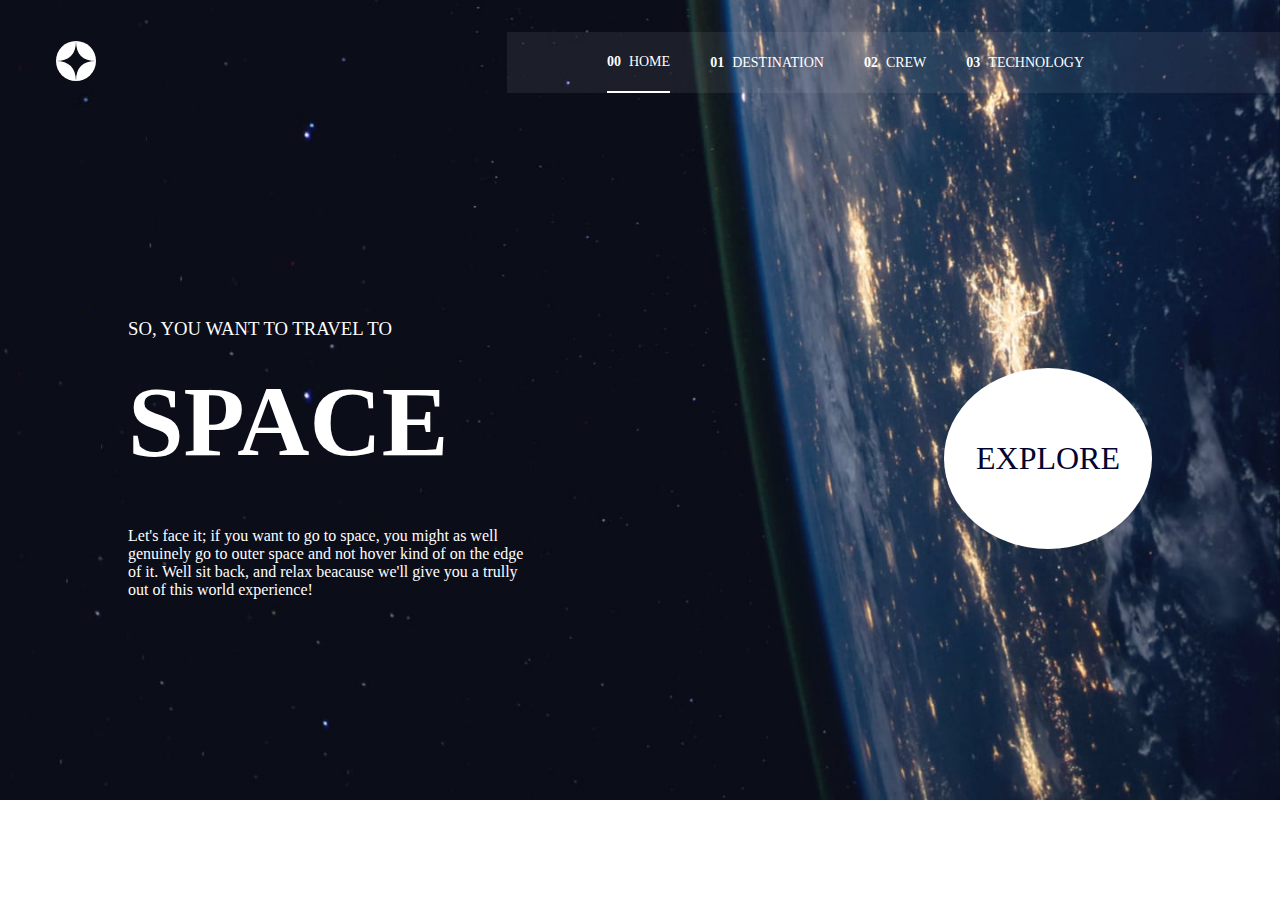
==== index.html @ e96bddcc "space commit" ====
<!DOCTYPE html>
<html lang="en">
<head>
  <meta charset="UTF-8">
  <meta name="viewport" content="width=device-width, initial-scale=1.0">

  <link rel="icon" type="image/png" sizes="32x32" href="./assets/favicon-32x32.png">
  <link rel="stylesheet" href="./starter-code/space/style.css">
  
  <title>Frontend Mentor | Space tourism website</title>
</head>
<body>

  <main class="main">
    <!-- <img src="./assets/home/background-home-desktop.jpg" alt="" class="bg"> -->

    <!-- MY HEADER -->
    <header class="header">
      <!-- LOGO -->
      <div class="logo-container">
        <img src="./starter-code/assets/shared/logo.svg" alt="" class="logo">
      </div>

      <!-- Nav Menu -->
        <div class="nav-menu" id="nav-menu">
          <!-- <div class="nav-blur" ></div> -->
          <hr class="header-line">
          <ul class="nav-list">
            <li>
              <a href="./index.html">
                <h3>00</h3>
              <span>home</span>
              </a>
            </li>

            <li>
              <a href="./starter-code/destination-moon.html">
                <h3>01</h3>
              <span>destination</span>
              </a>
            </li>

            <li>
              <a href="./starter-code/crew-commander.html">
                <h3>02</h3>
              <span>crew</span>
              </a>
            </li>

            <li>
              <a href="./starter-code/technology-vehicle.html">
                <h3>03</h3>
              <span>technology</span>
              </a>
            </li>
          </ul>

          <img src="./starter-code/assets/shared/icon-close.svg" alt="" class="close">
        </div>
      

      <img src="./starter-code/assets/shared/icon-hamburger.svg" alt="" class="hamburger">
    </header>

    <section class="section section-flex">
      
      <div class="section-text">
        <h3 class="section-text-subtitle">So, you want to travel to</h3>
        <h1 class="section-text-title">space</h1>

        <p class="section-text-content">
          Let's face it; if you want to go to space, you might as well
          genuinely go to outer space and not hover kind of on the 
          edge of it. Well sit back, and relax beacause we'll give you 
          a trully out of this world experience!
        </p>
      </div>

      <div class="section-img">
        <h1 class="explore">
          Explore
        </h1>
      </div>
    </section>


  </main>

  <script src="./starter-code/space/app.js"></script>

</body>
</html>
---- starter-code/space/style.css ----
/* @import url('https://fonts.googleapis.com/css2?family=Gentium+Plus&display=swap'); */

*{
    box-sizing: border-box;
    margin: 0;
    padding: 0;
}

body{
    background-image: url(../assets/home/background-home-desktop.jpg);
    background-repeat: no-repeat;
    background-size: cover;
    color: white;
    /* font-family: 'Gentium Plus', serif; */
}

img{
    max-width: 100%;
    overflow: hidden;
    cursor: pointer;
}

a{
    text-decoration: none;
    color: white;
}

ul{
    list-style: none;
    cursor: pointer;
}

.logo-container{
    padding: .5rem;
    border-radius: 50%;
    width: 3.5rem;
}

.header{
    display: flex;
    justify-content: space-between;
    align-items: center;
    margin: 2rem 0 0 3rem;
}

.hamburger, .close{
    display: none;
}

.header-line{
    position: absolute;
    top: 1.75rem;
    left: -28rem;
    opacity: .1;
    width: 60%;
    height: 1px;
}

.nav-menu{
    position: relative;
    background-color: rgba(255, 255, 255, 0.07);
    filter: blur(10)
}

.nav-blur{
    display: none;
}

.nav-list{
    display: flex;
    justify-content: center;
    align-items: center;
    padding-right: 11rem;
    padding-left: 5rem;
}

.nav-list li a{
    display: flex;
    column-gap: .5rem;
    padding: 1.35rem 0;
    margin: 0 1.25rem;
    color: white;
    text-transform: uppercase;
}

.nav-list li a h3{
    font-size: 14px;
}

.nav-list li a span{
    font-size: 14px;
}

.nav-list li a:hover, .nav-list li a:active{
    border-bottom: 2px solid white;
    transition: .3s ease-out;
}

.section-flex{
    display: flex;
    justify-content: space-between;
    align-items: center;
    width: 80%;
    margin: auto;
    margin-top: 25vh;
}

.section-text{
    width: 40%;
}

.section-text-subtitle{
    text-transform: uppercase;
    margin-bottom: 1.5rem;
    font-weight: 100;
}

.section-text-title{
    margin-bottom: 3rem;
    text-transform: uppercase;
    font-size: 100px;
}

.explore{
    cursor: pointer;
    padding: 4.5rem 2rem;
    background-color: white;
    color: rgb(3, 3, 47);
    border-radius: 50%;
    font-weight: 100;
    text-transform: uppercase;
}

/* -----------------Dstination Css------------------------------- */

.mars-container{
    width: 70%;
    margin: auto;
    margin-top: 4rem;
}

.mars-header{
    display: flex;
    column-gap: .5rem;
    align-items: center;
}

.mars-header span{
    font-size: 20px;
    opacity: .4;
}

.mars-header h1{
    font-size: 20px;
}

.mars-flex{
    display: flex;
    justify-content: space-between;
    align-items: center;
    margin-top: 4rem;
}

.mars-img{
    width: 350px;
    height: 350px;
    margin-left: 4rem;
}

.mars-content{
    width: 40%;
}

.mars-list{
    display: flex;
    column-gap: 1rem;
    align-items: center;
}

.mars-list a{
    text-transform: uppercase;
    padding: 0 0 .5rem;
}

.mars-list a:hover, .mars-list a:active{
    border-bottom: 2px solid white;

}

.mars-content-header{
    font-size: 75px;
    text-transform: uppercase;
    letter-spacing: 5px;
    margin-top: 3rem;
    margin-bottom: 1.5rem;
}

.mars-content-text{
    line-height: 25px;
    margin-bottom: 2.5rem;
}

.moon-hr{
    opacity: .2;
}

.info-flex{
    margin-top: 1.5rem;
    display: flex;
    justify-content: space-between;
    align-items: center;
    text-transform: uppercase;
}

.distance, .time{
    display: flex;
    justify-content: space-between;
    flex-direction: column;
    align-items: flex-start;
}

.distance h3, .time h3{
    font-size: 10px;
}

.distance h1, .time h1{
    margin-top: .5rem;
    font-size: 20px;
}

.time{
    margin-right: 4rem;
}

/* ---------------- Crew Css ------------------ */
.nav-list li:first-child a{
    border-bottom: 2px solid white;
}

.crew-container{
    width: 70%;
    margin: auto;
    margin-top: 4rem;
}

.crew-header{
    display: flex;
    column-gap: .5rem;
    align-items: center;
}

.crew-header span{
    font-size: 20px;
    opacity: .4;
}

.crew-header h1{
    font-size: 20px;
}

.crew-content{
    margin-top: 6rem;
}

.crew-content-subtitle{
    font-size: 23px;
    text-transform: uppercase;
    margin-bottom: .5rem;
    font-weight: 100;
}

.crew-content-title{
    font-size: 30px;
    text-transform: uppercase;
    margin-bottom: 2.5rem;
}

.crew-content-text{
    width: 40%;
}

.crew-img{
    position: absolute;
    right: 10rem;
    bottom: 0;
    width: 430px;
}


@media screen and (max-width: 1350px){
    .header-line{
        display: none;
    }
}


/*-------------------- Tablet Size ----------------------*/
@media screen and (max-width: 950px){
    .header{
        margin-top: 0;
        margin-left: 1.5rem;
    }

    .logo{
        width: 2.75rem;
        margin-top: .5rem;
    }
    .header-line{
        display: none;
    }
    .nav-list{
        padding: 0 2rem;
    }

    .nav-list li a{
        padding: 1.5rem 0;
    }

    .section-flex{
        margin-top: 4rem;
    }

    .section-text-subtitle{
        margin-bottom: 0;
    }

    .section-text-title{
        margin-bottom: 1rem;
    }

}


@media screen and (max-width: 750px) {
    body{
        background-image: url(../assets/home/background-home-tablet.jpg);
        background-repeat: no-repeat;
        background-size: cover;
    }
    .header{
        margin-top: 0;
        margin-left: 1.5rem;
    }

    .logo{
        width: 2.5rem;
        margin-top: .5rem;
    }

    .header-line{
        display: none;
    }
    .nav-list{
        padding: 0 1rem;
    }

    .nav-list li a{
        padding: 1.5rem 0;
    }

    .nav-list li a h3{
        display: none;
    }

    .section-flex{
        flex-direction: column;
        margin-top: 6rem;
    }

    .section-text{
        text-align: center;
        width: 75%;
    }
    .section-text-subtitle{
        /* text-align: start; */
        font-size: 14px;
        letter-spacing: 3px;
    }
    .section-text-title{
        /* text-align: center; */
        /* margin-top: 3rem; */
        margin-bottom: 2rem;
        letter-spacing: .65rem;
    }
    .section-text-content{
        /* text-align: center; */
        width: 100%;
        line-height: 25px;
        margin: auto;
    }

    .explore{
        margin-top: 20vh;
    }

}


@media screen and (max-width: 630px) {
    body{
        background-image: url(../assets/home/background-home-mobile.jpg);
        background-repeat: no-repeat;
        background-size: cover;
    }
    
    .header{
        margin-right: 2rem;
    }

    .nav-menu{
        /* display: none; */
        position: absolute;
        top: 0;
        right: -100%;
        background-color: white;
        width: 65%;
        height: 100%;
        transition: .5s ease-in-out;
        z-index: 25;
        box-shadow: -1px 0 10px rgba(0, 0, 0, 0.15);
    }

    .nav-list{
        flex-direction: column;
        align-items: flex-start;
        padding-top: 5rem;
        row-gap: 4rem;
    }

    .nav-list li a{
        padding: 0;
        color: black;
    }
    .explore{
        margin-top: 15vh;
    }

    .section-text{
        width: 90%;
    }

    .section-text-title{
        font-size: 40px;
    }

    .hamburger{
        display: inline-block;
    }

    .close{
        display: inline-block;
        position: absolute;
        top: 1.25rem;
        right: 1.75rem;
    }

    .close-menu{
        right: 0;
        transition: .5s ease-in-out;
    }

    /* .close-menu .nav-blur{
        display: block;
    } */

}

@media screen and (max-width: 350px){
    .explore{
        margin-top: 5rem;
    }

    .section-flex{
        margin-top: 2rem;
    }

    .section-text-content{
        line-height: 18px;
    }

}
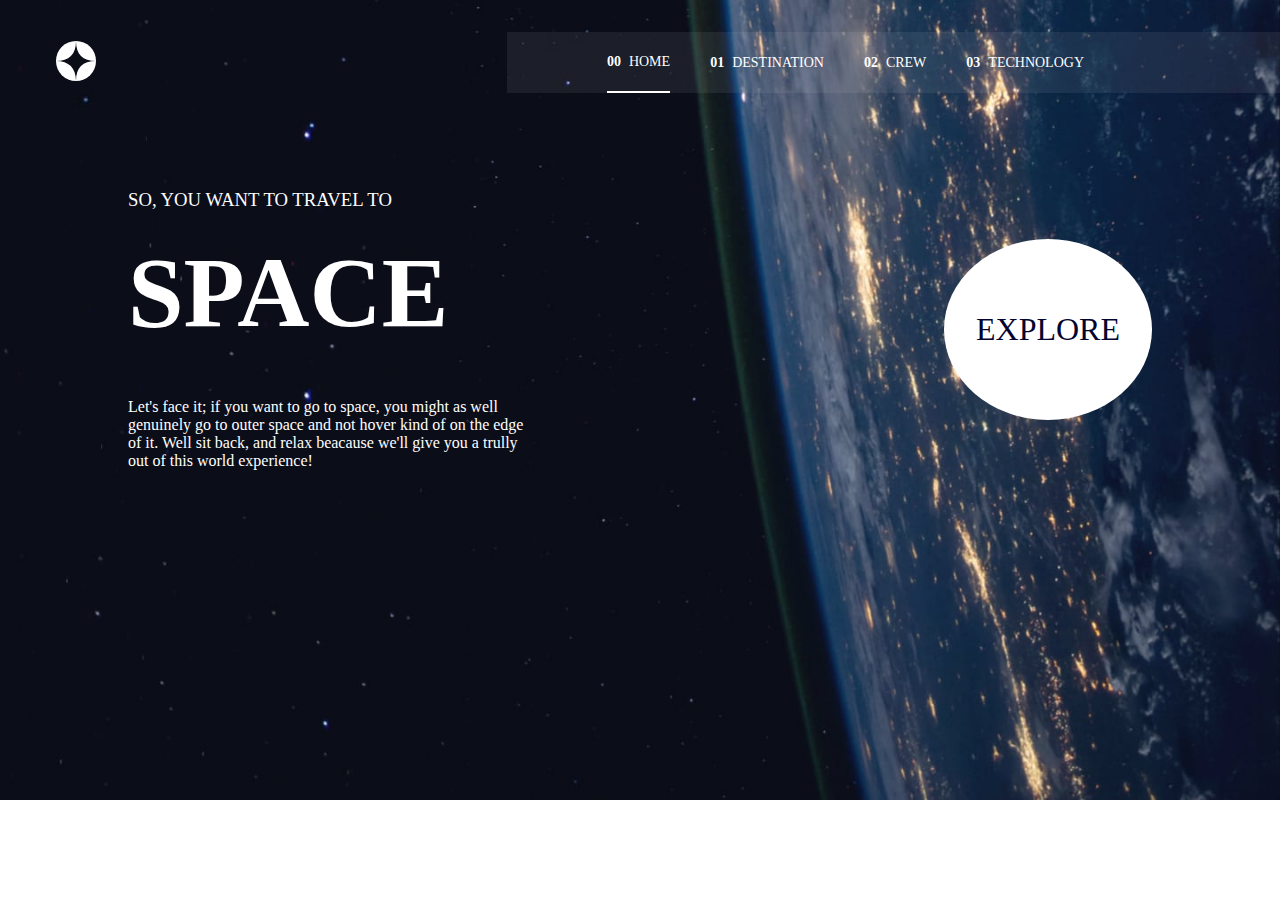
==== commit dc8d2678: "space commit" ====
--- a/index.html
+++ b/index.html
@@ -61,9 +61,9 @@
 
       <img src="./starter-code/assets/shared/icon-hamburger.svg" alt="" class="hamburger">
     </header>
+ 
+    <section class="section section-flex">
 
-    <section class="section section-flex">
-      
       <div class="section-text">
         <h3 class="section-text-subtitle">So, you want to travel to</h3>
         <h1 class="section-text-title">space</h1>
--- a/starter-code/space/style.css
+++ b/starter-code/space/style.css
@@ -102,7 +102,7 @@
     align-items: center;
     width: 80%;
     margin: auto;
-    margin-top: 25vh;
+    margin-top: 8rem;
 }
 
 .section-text{
@@ -291,6 +291,10 @@
     .header-line{
         display: none;
     }
+
+    .section-flex{
+        margin-top: 6rem;
+    }
 }
 
 
@@ -390,7 +394,7 @@
     }
 
     .explore{
-        margin-top: 20vh;
+        margin-top: 5rem;
     }
 
 }
@@ -411,9 +415,9 @@
         /* display: none; */
         position: absolute;
         top: 0;
-        right: -100%;
+        right: 0;
         background-color: white;
-        width: 65%;
+        width: 0%;
         height: 100%;
         transition: .5s ease-in-out;
         z-index: 25;
@@ -432,7 +436,10 @@
         color: black;
     }
     .explore{
-        margin-top: 15vh;
+        margin-top: 5rem;
+        margin-bottom: 2rem;
+        padding: 3.5rem 1.75rem;
+        font-size: 18px;
     }
 
     .section-text{
@@ -441,6 +448,10 @@
 
     .section-text-title{
         font-size: 40px;
+    }
+
+    .section-text-subtitle{
+        font-size: 12px;
     }
 
     .hamburger{
@@ -455,7 +466,7 @@
     }
 
     .close-menu{
-        right: 0;
+        width: 65%;
         transition: .5s ease-in-out;
     }
 
@@ -467,7 +478,10 @@
 
 @media screen and (max-width: 350px){
     .explore{
+        padding: 3rem 1.75rem;
         margin-top: 5rem;
+        margin-bottom: 2rem;
+        font-size: 14px;
     }
 
     .section-flex{
@@ -478,4 +492,5 @@
         line-height: 18px;
     }
 
+
 }